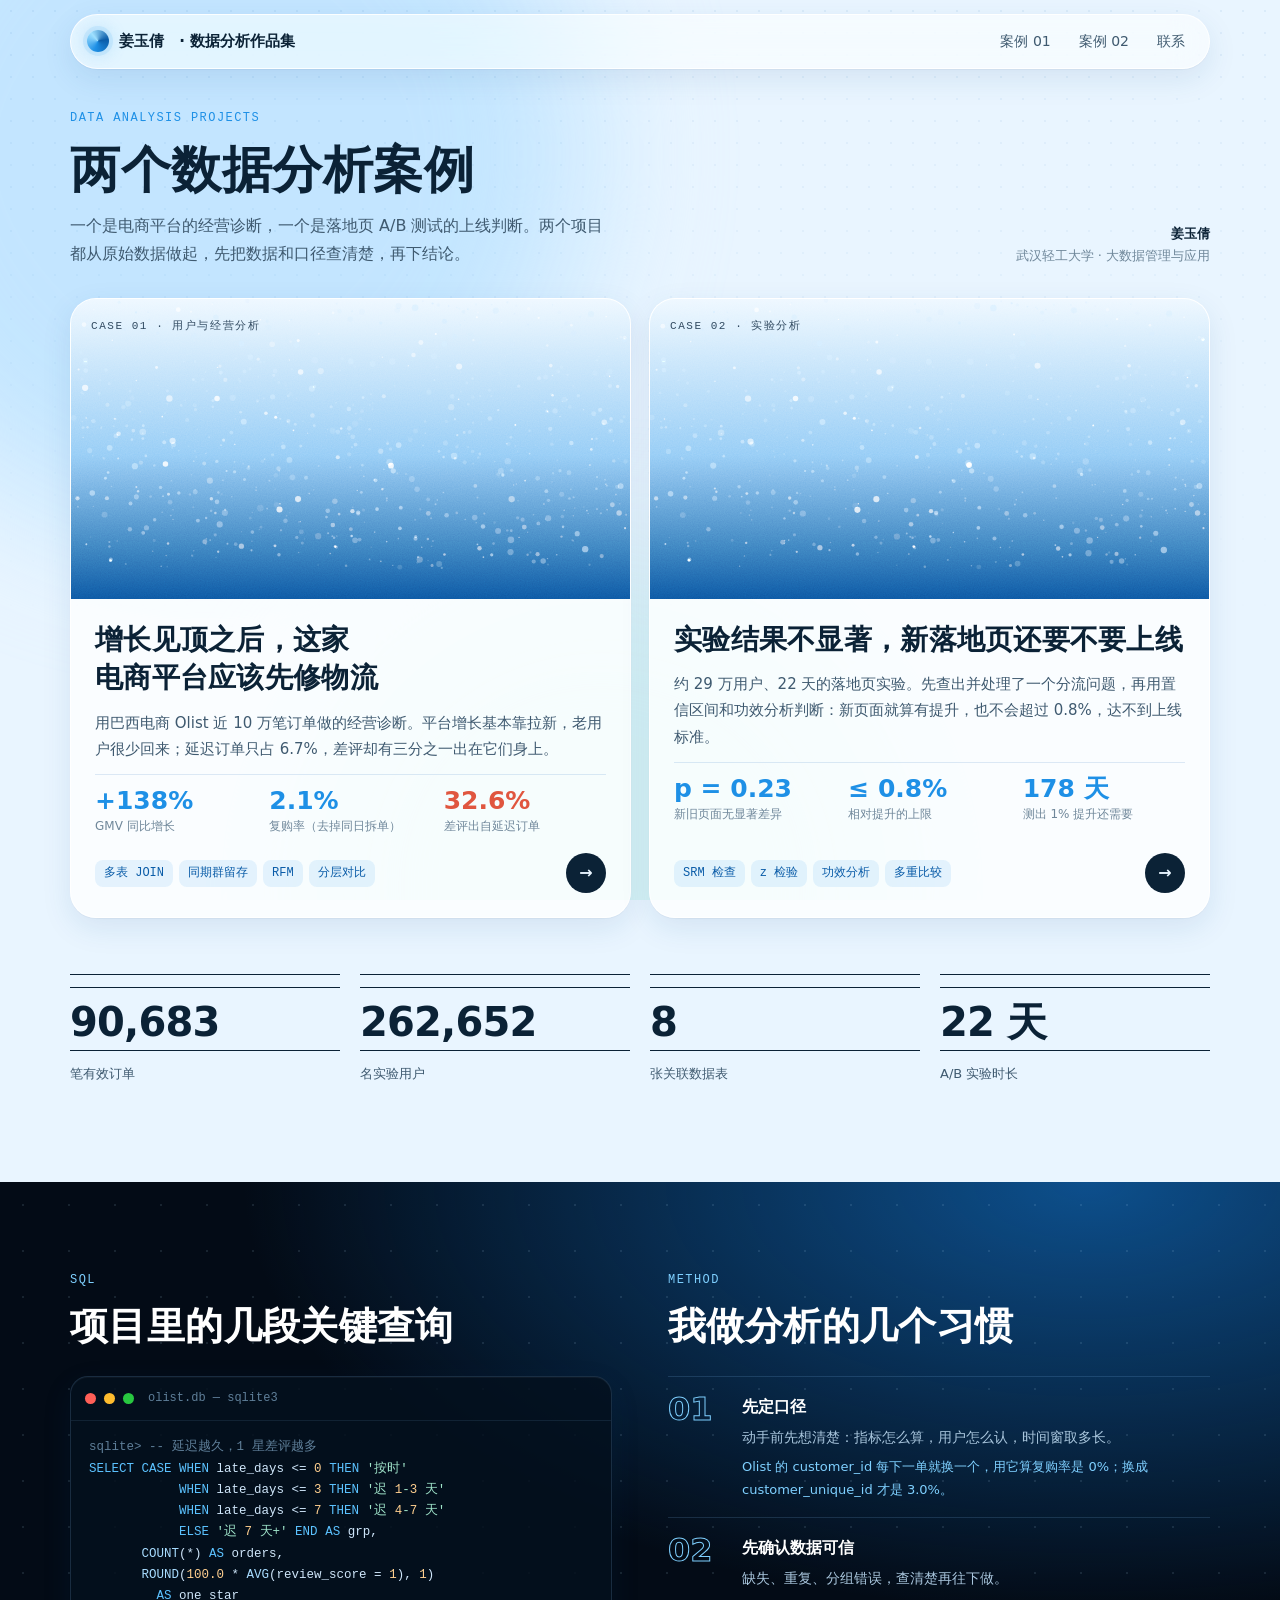
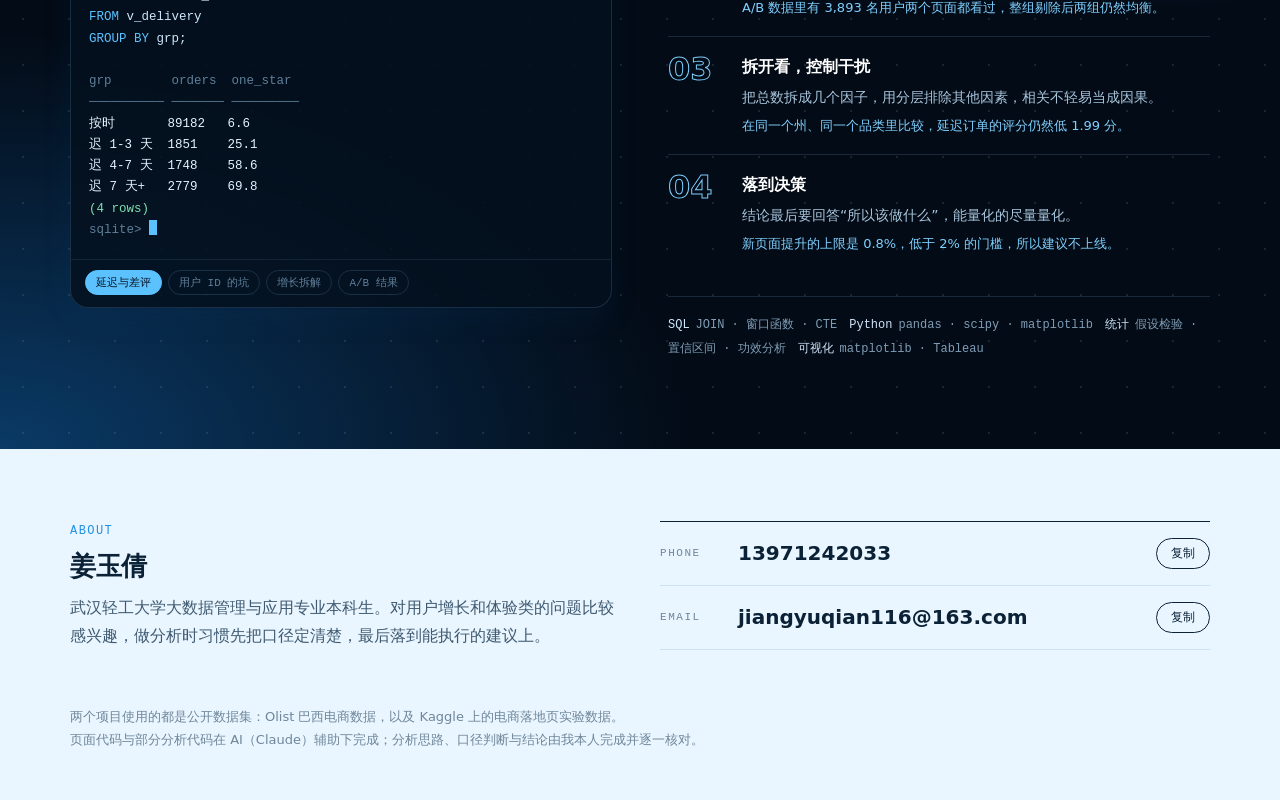
==== index.html @ b3eb60bc "Publish static portfolio site" ====
<!doctype html>
<html lang="zh-CN">
<head>
<meta charset="utf-8">
<meta name="viewport" content="width=device-width, initial-scale=1, viewport-fit=cover">
<title>姜玉倩的数据作品集</title>
<link rel="stylesheet" href="style.css">
<style>
/* 首页：作品优先。简短引言 → 两张案例封面卡（粒子画面即作品的数据）→ 数字条 → 深色带（SQL 终端 + 方法）→ 关于与联系 */
body { background: var(--bg); }
body::before { content: ""; position: fixed; inset: 0 0 auto; height: env(safe-area-inset-top, 0px); z-index: 41; background: var(--bg); }
.mesh i:nth-child(2), .mesh i:nth-child(4) { display: none; }

/* 引言 */
.intro { padding-block: 108px 30px; display: flex; justify-content: space-between; align-items: flex-end; gap: 24px; flex-wrap: wrap; }
.intro h1 { font-family: var(--serif); font-weight: 900; font-size: clamp(30px, 4.2vw, 50px); line-height: 1.25; letter-spacing: .01em; margin: 10px 0 0; }
.intro p { color: var(--ink-2); margin: 10px 0 0; max-width: 34em; }
.intro .by { font-size: 13px; color: var(--muted); text-align: right; line-height: 1.7; }
.intro .by b { color: var(--ink); font-weight: 700; }
@media (max-width: 640px) { .intro { padding-block: 92px 22px; } .intro .by { text-align: left; } }

/* 案例封面卡 */
.works { display: grid; grid-template-columns: repeat(2, minmax(0, 1fr)); gap: 18px; }
@media (max-width: 860px) { .works { grid-template-columns: minmax(0, 1fr); } }
.work { display: flex; flex-direction: column; border-radius: 26px; overflow: hidden; text-decoration: none; color: var(--ink); background: var(--glass-strong); border: 1px solid var(--glass-border); box-shadow: var(--shadow); transition: transform .35s cubic-bezier(.2, .7, .1, 1), box-shadow .35s; }
.work:hover { transform: translateY(-4px); box-shadow: 0 2px 2px rgba(11, 34, 54, .05), 0 26px 60px rgba(20, 80, 140, .2); }
@media (prefers-reduced-motion: reduce) { .work, .work:hover { transition: none; transform: none; } }
.art { position: relative; height: 300px; overflow: hidden; color: var(--cover-ink); background: linear-gradient(180deg, var(--cover-1) 0%, var(--cover-2) 52%, var(--cover-3) 100%); }
.art::after { content: ""; position: absolute; inset: 0; pointer-events: none; opacity: var(--grain-o); mix-blend-mode: overlay;
  background-image: url("data:image/svg+xml,%3Csvg xmlns='http://www.w3.org/2000/svg' width='160' height='160'%3E%3Cfilter id='n'%3E%3CfeTurbulence type='fractalNoise' baseFrequency='.85' numOctaves='3' stitchTiles='stitch'/%3E%3CfeColorMatrix values='0 0 0 0 .5 0 0 0 0 .5 0 0 0 0 .5 0 0 0 1 0'/%3E%3C/filter%3E%3Crect width='100%25' height='100%25' filter='url(%23n)'/%3E%3C/svg%3E"); }
.art canvas { position: absolute; inset: 0; width: 100%; height: 100%; display: block; }
.art .tag { position: absolute; z-index: 2; left: 20px; top: 18px; font-family: var(--font-mono); font-size: 11px; letter-spacing: .14em; text-transform: uppercase; opacity: .8; }
.art .legend2 { position: absolute; z-index: 2; right: 20px; top: 18px; font-family: var(--font-mono); font-size: 11px; opacity: .75; text-align: right; }
@media (max-width: 560px) { .art { height: 240px; } }
.wbody { padding: 22px 24px 24px; display: flex; flex-direction: column; gap: 12px; flex: 1; }
.wno { font-family: var(--font-mono); font-size: 12px; letter-spacing: .12em; color: var(--sky); }
.wbody h2 { font-family: var(--serif); font-weight: 900; font-size: clamp(22px, 2.3vw, 28px); line-height: 1.38; margin: 0; letter-spacing: .01em; }
.wbody .find { color: var(--ink-2); font-size: 15px; margin: 0; }
.kpis { display: grid; grid-template-columns: repeat(3, minmax(0, 1fr)); gap: 12px; padding-top: 12px; border-top: 1px solid var(--rule); }
.kpi .n { font-family: var(--font-display); font-weight: 800; font-size: 25px; line-height: 1.15; white-space: nowrap; font-variant-numeric: tabular-nums lining-nums; color: var(--sky); }
.kpi .n.bad { color: var(--coral); }
.kpi .l { font-size: 12px; color: var(--muted); line-height: 1.45; margin-top: 2px; }
.wfoot { margin-top: auto; display: flex; justify-content: space-between; align-items: center; gap: 12px; padding-top: 6px; }
.chips { display: flex; flex-wrap: wrap; gap: 6px; }
.arrow { flex: none; width: 40px; height: 40px; border-radius: 50%; display: grid; place-items: center; background: var(--ink); color: var(--bg); font-weight: 700; transition: transform .25s; }
.work:hover .arrow { transform: translateX(4px); }

/* 数字条 */
.strip { display: grid; grid-template-columns: repeat(4, minmax(0, 1fr)); gap: 20px; margin-top: 56px; }
.strip div { border-top: 1px solid var(--ink); padding-top: 12px; }
.strip .v { font-family: var(--font-display); font-weight: 800; font-size: clamp(28px, 3.4vw, 40px); line-height: 1.1; letter-spacing: -.02em; font-variant-numeric: tabular-nums lining-nums; }
.strip .l { font-size: 13px; color: var(--ink-2); margin-top: 6px; }
@media (max-width: 760px) { .strip { grid-template-columns: repeat(2, minmax(0, 1fr)); } }

/* 深色带 */
.night { margin-top: 96px; color: #e6f2fc; background: radial-gradient(120% 90% at 85% 0%, #0d4f8c 0%, transparent 55%), radial-gradient(90% 80% at 0% 100%, #0a3a66 0%, transparent 60%), #030b16; position: relative; overflow: hidden; }
.night::after { content: ""; position: absolute; inset: 0; background-image: radial-gradient(rgba(190, 230, 255, .55) .7px, transparent .8px); background-size: 46px 46px; opacity: .22; pointer-events: none; }
.night-in { position: relative; z-index: 1; display: grid; grid-template-columns: minmax(0, 1fr) minmax(0, 1fr); gap: 56px; padding-block: 88px; align-items: start; }
.night h2 { font-family: var(--serif); font-weight: 900; font-size: clamp(26px, 3.2vw, 38px); margin: 10px 0 24px; color: #ffffff; letter-spacing: .01em; line-height: 1.35; }
.night .eyebrow { color: #7fd0ff; }
.night .term { min-height: 430px; display: flex; flex-direction: column; background: rgba(4, 16, 30, .82); }
.term-body { padding: 16px 18px 18px; flex: 1; min-width: 0; }
.term-body pre { white-space: pre; }
.term-tabs { display: flex; gap: 6px; padding: 10px 14px 12px; border-top: 1px solid rgba(140, 200, 255, .1); flex-wrap: wrap; }
.term-tabs button { font: 500 11px var(--font-mono); color: var(--term-dim); background: transparent; border: 1px solid rgba(140, 200, 255, .16); border-radius: 999px; padding: 4px 10px; cursor: pointer; }
.term-tabs button[aria-pressed="true"] { color: var(--term-bg); background: var(--term-kw); border-color: var(--term-kw); }
.caret { display: inline-block; width: 8px; height: 15px; background: var(--term-kw); vertical-align: -2px; animation: blink 1s steps(2) infinite; }
@keyframes blink { 50% { opacity: 0; } }
@media (prefers-reduced-motion: reduce) { .caret { animation: none; } }
.res { color: #e6f3ff; } .res .hd { color: var(--term-dim); } .ok { color: #7ee2b0; }
.steps2 { list-style: none; padding: 0; margin: 0; counter-reset: s; }
.steps2 li { counter-increment: s; display: grid; grid-template-columns: 60px minmax(0, 1fr); gap: 14px; padding: 16px 0; border-top: 1px solid rgba(140, 200, 255, .16); margin: 0; }
.steps2 li::before { content: "0" counter(s); font-family: var(--font-display); font-weight: 800; font-size: 32px; line-height: 1; color: transparent; -webkit-text-stroke: 1px #7fd0ff; }
.steps2 b { display: block; font-size: 16px; color: #ffffff; margin-bottom: 4px; }
.steps2 span { color: #a9c6dd; font-size: 14px; display: block; }
.steps2 em { font-style: normal; color: #7fd0ff; font-size: 13px; display: block; margin-top: 6px; }
.toolline { margin-top: 24px; padding-top: 16px; border-top: 1px solid rgba(140, 200, 255, .16); font-family: var(--font-mono); font-size: 12px; line-height: 2; color: #7f9db6; }
.toolline b { color: #cfe6fa; font-weight: 500; margin-right: 6px; }
@media (max-width: 900px) { .night-in { grid-template-columns: minmax(0, 1fr); gap: 40px; padding-block: 64px; } }
@media (max-width: 560px) { .term-body pre { font-size: 11px; } .night .term { min-height: 380px; } }

/* 关于与联系 */
.about { display: grid; grid-template-columns: minmax(0, 1fr) minmax(0, 1fr); gap: 40px; padding-block: 72px 24px; align-items: start; }
.about h2 { font-family: var(--serif); font-weight: 900; font-size: 26px; margin: 8px 0 10px; }
.about p { color: var(--ink-2); margin: 0; }
.lines { display: grid; border-top: 1px solid var(--ink); }
.line { display: grid; grid-template-columns: 64px minmax(0, 1fr) auto; gap: 14px; align-items: center; padding: 14px 0; border-bottom: 1px solid var(--rule); }
.line .ck { font-family: var(--font-mono); font-size: 11px; letter-spacing: .14em; color: var(--muted); text-transform: uppercase; }
.line .cv { font-family: var(--font-display); font-weight: 600; font-size: 20px; user-select: all; overflow-wrap: anywhere; }
.copy { font: 500 12px var(--font-mono); color: var(--ink); background: transparent; border: 1px solid var(--ink); border-radius: 999px; padding: 6px 14px; cursor: pointer; transition: background .2s, color .2s; }
.copy:hover { background: var(--ink); color: var(--bg); }
@media (max-width: 760px) { .about { grid-template-columns: minmax(0, 1fr); gap: 24px; } }
.endnote { font-size: 13px; color: var(--muted); padding-block: 32px 48px; }
</style>
</head>
<body>


<div class="mesh" aria-hidden="true"><i></i><i></i><i></i><i></i></div>

<header class="nav gutter" style="position:fixed;left:0;right:0">
  <div class="wrap">
    <div class="nav-in glass">
      <a class="brand" href="index.html"><span class="brand-mark" aria-hidden="true"></span>姜玉倩<span class="full">&nbsp;· 数据分析作品集</span></a>
      <nav class="nav-links" aria-label="主导航"><a href="olist.html">案例 01</a><a href="ab.html">案例 02</a><a href="#about">联系</a></nav>
    </div>
  </div>
</header>

<main class="gutter">
  <div class="wrap">
    <section class="intro">
      <div>
        <div class="eyebrow">Data Analysis Projects</div>
        <h1>两个数据分析案例</h1>
        <p>一个是电商平台的经营诊断，一个是落地页 A/B 测试的上线判断。两个项目都从原始数据做起，先把数据和口径查清楚，再下结论。</p>
      </div>
      <div class="by"><b>姜玉倩</b><br>武汉轻工大学 · 大数据管理与应用</div>
    </section>

    <section class="works" aria-label="案例">
      <a class="work" href="olist.html">
        <div class="art">
          <canvas class="cover-canvas" data-shape="orders" data-top=".3" data-density=".7" role="img" aria-label="粒子画面：近 10 万笔订单组成的月度订单曲线，2017 年 11 月黑五达到峰值 7,421 单"></canvas>
          <span class="tag">Case 01 · 用户与经营分析</span>
        </div>
        <div class="wbody">
          <h2>增长见顶之后，这家电商平台应该先修物流</h2>
          <p class="find">用巴西电商 Olist 近 10 万笔订单做的经营诊断。平台增长基本靠拉新，老用户很少回来；延迟订单只占 6.7%，差评却有三分之一出在它们身上。</p>
          <div class="kpis">
            <div class="kpi"><div class="n">+138%</div><div class="l">GMV 同比增长</div></div>
            <div class="kpi"><div class="n">2.1%</div><div class="l">复购率（去掉同日拆单）</div></div>
            <div class="kpi"><div class="n bad">32.6%</div><div class="l">差评出自延迟订单</div></div>
          </div>
          <div class="wfoot"><div class="chips"><span class="chip">多表 JOIN</span><span class="chip">同期群留存</span><span class="chip">RFM</span><span class="chip">分层对比</span></div><span class="arrow" aria-hidden="true">→</span></div>
        </div>
      </a>

      <a class="work" href="ab.html">
        <div class="art">
          <canvas class="cover-canvas" data-shape="twin" data-top=".34" data-density=".9" role="img" aria-label="粒子画面：新旧落地页两组用户的转化率几乎一样高，旧页面 12.02%，新页面 11.87%，p = 0.23"></canvas>
          <span class="tag">Case 02 · 实验分析</span>
        </div>
        <div class="wbody">
          <h2>实验结果不显著，新落地页还要不要上线</h2>
          <p class="find">约 29 万用户、22 天的落地页实验。先查出并处理了一个分流问题，再用置信区间和功效分析判断：新页面就算有提升，也不会超过 0.8%，达不到上线标准。</p>
          <div class="kpis">
            <div class="kpi"><div class="n">p = 0.23</div><div class="l">新旧页面无显著差异</div></div>
            <div class="kpi"><div class="n">≤ 0.8%</div><div class="l">相对提升的上限</div></div>
            <div class="kpi"><div class="n">178 天</div><div class="l">测出 1% 提升还需要</div></div>
          </div>
          <div class="wfoot"><div class="chips"><span class="chip">SRM 检查</span><span class="chip">z 检验</span><span class="chip">功效分析</span><span class="chip">多重比较</span></div><span class="arrow" aria-hidden="true">→</span></div>
        </div>
      </a>
    </section>

    <section class="strip" aria-label="数据规模">
      <div><div class="v" data-count="97905">97,905</div><div class="l">笔有效订单</div></div>
      <div><div class="v" data-count="286691">286,691</div><div class="l">名实验用户</div></div>
      <div><div class="v">8</div><div class="l">张关联数据表</div></div>
      <div><div class="v">22 天</div><div class="l">A/B 实验时长</div></div>
    </section>
  </div>

  <section class="night" id="method" style="margin-left:calc(-1 * max(18px, env(safe-area-inset-left, 0px)));margin-right:calc(-1 * max(18px, env(safe-area-inset-right, 0px)))">
    <div class="gutter">
      <div class="wrap night-in">
        <div>
          <div class="eyebrow">SQL</div>
          <h2>项目里的几段关键查询</h2>
          <div class="term" aria-label="SQL 终端：循环展示项目里的真实查询和结果">
            <div class="term-bar"><i></i><i></i><i></i><span id="term-file">olist.db — sqlite3</span></div>
            <div class="term-body"><pre id="term-out"></pre></div>
            <div class="term-tabs" id="term-tabs" aria-label="选择查询"></div>
          </div>
        </div>
        <div>
          <div class="eyebrow">Method</div>
          <h2>我做分析的几个习惯</h2>
          <ol class="steps2">
            <li><div><b>先定口径</b><span>动手前先想清楚：指标怎么算，用户怎么认，时间窗取多长。</span><em>Olist 的 customer_id 每下一单就换一个，用它算复购率是 0%；换成 customer_unique_id 才是 3.0%。</em></div></li>
            <li><div><b>先确认数据可信</b><span>缺失、重复、分组错误，查清楚再往下做。</span><em>A/B 数据里有 3,893 名用户两个页面都看过，整组剔除后两组仍然均衡。</em></div></li>
            <li><div><b>拆开看，控制干扰</b><span>把总数拆成几个因子，用分层排除其他因素，相关不轻易当成因果。</span><em>在同一个州、同一个品类里比较，延迟订单的评分仍然低 1.99 分。</em></div></li>
            <li><div><b>落到决策</b><span>结论最后要回答“所以该做什么”，能量化的尽量量化。</span><em>新页面提升的上限是 0.8%，低于 2% 的门槛，所以建议不上线。</em></div></li>
          </ol>
          <div class="toolline"><b>SQL</b>JOIN · 窗口函数 · CTE　<b>Python</b>pandas · scipy · matplotlib　<b>统计</b>假设检验 · 置信区间 · 功效分析　<b>可视化</b>matplotlib · Tableau</div>
        </div>
      </div>
    </div>
  </section>

  <div class="wrap">
    <section class="about" id="about">
      <div>
        <div class="eyebrow">About</div>
        <h2>姜玉倩</h2>
        <p>武汉轻工大学大数据管理与应用专业本科生。对用户增长和体验类的问题比较感兴趣，做分析时习惯先把口径定清楚，最后落到能执行的建议上。</p>
      </div>
      <div class="lines">
        <div class="line"><div class="ck">Phone</div><div class="cv" id="c-phone">13971242033</div><button type="button" class="copy" data-target="c-phone">复制</button></div>
        <div class="line"><div class="ck">Email</div><div class="cv" id="c-mail">jiangyuqian116@163.com</div><button type="button" class="copy" data-target="c-mail">复制</button></div>
      </div>
    </section>
    <footer class="endnote">两个项目使用的都是公开数据集：Olist 巴西电商数据，以及 Kaggle 上的电商落地页实验数据。<br>页面代码与部分分析代码在 AI（Claude）辅助下完成；分析思路、口径判断与结论由我本人完成并逐一核对。</footer>
  </div>
</main>

<script src="data.js"></script>
<script src="charts.js"></script>
<script src="cover.js"></script>
<script>
const reduce = matchMedia('(prefers-reduced-motion: reduce)').matches;
/* ---------- 终端：循环播放项目中的真实查询与结果 ---------- */
(() => {
  const Q = [
    { tab: '延迟与差评', file: 'olist.db — sqlite3', sql:
`-- 延迟越久，1 星差评越多
SELECT CASE WHEN late_days <= 0 THEN '按时'
            WHEN late_days <= 3 THEN '迟 1-3 天'
            WHEN late_days <= 7 THEN '迟 4-7 天'
            ELSE '迟 7 天+' END AS grp,
       COUNT(*) AS orders,
       ROUND(100.0 * AVG(review_score = 1), 1)
         AS one_star
FROM v_delivery
GROUP BY grp;`,
      head: ['grp', 'orders', 'one_star'], rows: [['按时', '89182', '6.6'], ['迟 1-3 天', '1851', '25.1'], ['迟 4-7 天', '1748', '58.6'], ['迟 7 天+', '2779', '69.8']] },
    { tab: '用户 ID 的坑', file: 'olist.db — sqlite3', sql:
`-- customer_id 每单都会新生成一个
SELECT COUNT(DISTINCT customer_id)        AS ids,
       COUNT(DISTINCT customer_unique_id) AS people
FROM customers;`,
      head: ['ids', 'people'], rows: [['99441', '96096']], note: '-- 用 customer_id 算复购率 = 0%，必须用 unique_id' },
    { tab: '增长拆解', file: 'olist.db — sqlite3', sql:
`-- 2018 vs 2017（1-8 月）：增长来自哪里
SELECT substr(month, 1, 4)              AS yr,
       COUNT(DISTINCT user_id)          AS buyers,
       ROUND(SUM(gmv) / COUNT(*), 2)    AS aov
FROM v_orders
WHERE substr(month, 6, 2) <= '08'
GROUP BY yr;`,
      head: ['yr', 'buyers', 'aov'], rows: [['2017', '21936', '136.55'], ['2018', '52336', '137.14']], note: '-- 买家 +138.6%，客单价 +0.4%' },
    { tab: 'A/B 结果', file: 'ab.db — sqlite3', sql:
`-- 清洗后两组的转化率
SELECT "group",
       COUNT(*)                          AS users,
       ROUND(100.0 * AVG(converted), 2)  AS cvr
FROM ab_clean
GROUP BY "group";`,
      head: ['group', 'users', 'cvr'], rows: [['control', '143293', '12.02'], ['treatment', '143398', '11.87']], note: '-- z 检验 p = 0.23，95% 区间 [−0.38, +0.09] pp' },
  ];
  const KW = /\b(SELECT|FROM|WHERE|GROUP BY|AS|CASE|WHEN|THEN|ELSE|END|AND|DISTINCT)\b/g;
  const FN = /\b(COUNT|ROUND|AVG|SUM|substr)\b/g;
  const esc = s => s.replace(/&/g, '&amp;').replace(/</g, '&lt;');
  function hl(src) {
    return src.split('\n').map(line => {
      const ci = line.indexOf('--');
      let code = ci >= 0 ? line.slice(0, ci) : line, com = ci >= 0 ? line.slice(ci) : '';
      code = esc(code).replace(/('[^']*'?)/g, '\u0001$1\u0002').replace(/\b(\d+(\.\d+)?)\b/g, '\u0003$1\u0004')
        .replace(KW, '<span class="k">$1</span>').replace(FN, '<span class="f">$1</span>')
        .replace(/\u0001/g, '<span class="s">').replace(/\u0002/g, '</span>').replace(/\u0003/g, '<span class="n">').replace(/\u0004/g, '</span>');
      return code + (com ? '<span class="c">' + esc(com) + '</span>' : '');
    }).join('\n');
  }
  const wlen = s => [...s].reduce((a, ch) => a + (/[　-鿿＀-￯]/.test(ch) ? 2 : 1), 0);
  const pad = (s, n) => s + ' '.repeat(Math.max(0, n - wlen(s)));
  function table(q) {
    const w = q.head.map((h, i) => Math.max(wlen(h), ...q.rows.map(r => wlen(r[i]))) + 2);
    let out = '<span class="hd">' + q.head.map((h, i) => pad(h, w[i])).join('') + '</span>\n';
    out += '<span class="hd">' + w.map(n => '─'.repeat(n - 1) + ' ').join('') + '</span>\n';
    out += q.rows.map(r => r.map((c, i) => pad(c, w[i])).join('')).join('\n');
    return '<span class="res">' + out + '</span>\n<span class="ok">(' + q.rows.length + ' row' + (q.rows.length > 1 ? 's' : '') + ')</span>' + (q.note ? '\n<span class="c">' + esc(q.note) + '</span>' : '');
  }
  const out = document.getElementById('term-out'), tabs = document.getElementById('term-tabs'), file = document.getElementById('term-file');
  const P = '<span class="c">sqlite&gt; </span>';
  let idx = 0, timer = null, run = 0;
  Q.forEach((q, i) => {
    const b = document.createElement('button'); b.type = 'button'; b.textContent = q.tab; b.setAttribute('aria-pressed', i === 0);
    b.addEventListener('click', () => play(i, true)); tabs.appendChild(b);
  });
  function full(i) { out.innerHTML = P + hl(Q[i].sql) + '\n\n' + table(Q[i]) + '\n' + P + '<span class="caret"></span>'; }
  function play(i, user) {
    clearTimeout(timer); const my = ++run; idx = i; file.textContent = Q[i].file;
    [...tabs.children].forEach((b, j) => b.setAttribute('aria-pressed', j === i));
    if (reduce) { full(i); return; }
    const src = Q[i].sql; let n = 0;
    (function type() {
      if (my !== run) return;
      n = Math.min(src.length, n + 2);
      out.innerHTML = P + hl(src.slice(0, n)) + '<span class="caret"></span>';
      if (n < src.length) timer = setTimeout(type, 16);
      else timer = setTimeout(() => {
        if (my !== run) return;
        full(i);
        timer = setTimeout(() => play((i + 1) % Q.length), user ? 9000 : 5200);
      }, 380);
    })();
  }
  full(0);
  if (!reduce) timer = setTimeout(() => play(1), 5200);
})();



/* ---------- 数字滚动 ---------- */
(() => {
  if (reduce || !('IntersectionObserver' in window)) return;
  const io = new IntersectionObserver(es => es.forEach(e => {
    if (!e.isIntersecting) return; io.unobserve(e.target);
    const el = e.target, to = +el.dataset.count, t0 = performance.now(), dur = 1300;
    (function step(t) { const p = Math.min(1, (t - t0) / dur); el.textContent = Math.round(to * (1 - Math.pow(1 - p, 3))).toLocaleString('en-US'); if (p < 1) requestAnimationFrame(step); })(t0);
  }), { threshold: .5 });
  document.querySelectorAll('[data-count]').forEach(el => io.observe(el));
})();

/* ---------- 复制联系方式 ---------- */
document.querySelectorAll('.copy').forEach(btn => btn.addEventListener('click', () => {
  const el = document.getElementById(btn.dataset.target);
  const done = t => { btn.textContent = t; setTimeout(() => (btn.textContent = '复制'), 1600); };
  const select = () => { const r = document.createRange(); r.selectNodeContents(el); const s = getSelection(); s.removeAllRanges(); s.addRange(r); done('已选中'); };
  try { navigator.clipboard.writeText(el.textContent.trim()).then(() => done('已复制'), select); } catch (e) { select(); }
}));
</script>
</body>
</html>
---- style.css ----
/* 姜玉倩 · 数据分析作品集 —— 共用样式
   方向：天蓝色流动渐变 + 玻璃卡片（便当格），终端元素点缀
   浅色 = 晴空；深色 = 夜空中的天蓝辉光。珊瑚色只用于标记"问题"数字 */
:root {
  --bg: #e9f5ff;
  --mesh-1: #bfe4ff;
  --mesh-2: #d8efff;
  --mesh-3: #a9d6fb;
  --mesh-4: #d4f3f6;
  --glass: rgba(255, 255, 255, .58);
  --glass-strong: rgba(255, 255, 255, .78);
  --glass-border: rgba(255, 255, 255, .85);
  --glass-edge: rgba(30, 110, 180, .10);
  --ink: #0b2236;
  --ink-2: #3f5a70;
  --muted: #6f879a;
  --rule: rgba(30, 110, 180, .14);
  --sky: #1e90e6;
  --sky-deep: #0a5ca8;
  --sky-soft: #8cc9f5;
  --sky-wash: rgba(30, 144, 230, .10);
  --coral: #e0563f;
  --coral-soft: #f4a493;
  --grey-mark: #a7bccb;
  --glow: rgba(30, 144, 230, .28);
  --shadow: 0 1px 1px rgba(11, 34, 54, .04), 0 10px 30px rgba(20, 80, 140, .10);
  --term-bg: #061423;
  --term-ink: #cfe6fa;
  --term-dim: #5f7f99;
  --term-kw: #5cc2ff;
  --term-fn: #a8dcff;
  --term-str: #9fe3c9;
  --term-num: #ffcf8f;
  --cover-1: #eef8ff; --cover-2: #92cbf6; --cover-3: #0d55a0; --cover-ink: #06213a; --cover-foot: #e6f5ff;
  --sun: rgba(255, 255, 255, .9); --particle: #ffffff; --particle-2: #d4edff; --particle-blend: lighter; --grain-o: .35;
  --font-display: "PingFang SC", "Microsoft YaHei", system-ui, sans-serif;
  --font-body: "PingFang SC", "Hiragino Sans GB", "Microsoft YaHei", system-ui, sans-serif;
  --font-mono: ui-monospace, "SFMono-Regular", Menlo, Consolas, monospace;
}
@media (prefers-color-scheme: dark) {
  :root:not([data-theme="light"]) {
    --bg: #040c17; --mesh-1: #0b3a66; --mesh-2: #071c33; --mesh-3: #0d5a9a; --mesh-4: #06303f;
    --glass: rgba(14, 34, 56, .55); --glass-strong: rgba(16, 38, 62, .78); --glass-border: rgba(140, 200, 255, .14); --glass-edge: rgba(140, 200, 255, .08);
    --ink: #e8f4ff; --ink-2: #a9c3d8; --muted: #7894ab; --rule: rgba(140, 200, 255, .13);
    --sky: #5cc2ff; --sky-deep: #a8dcff; --sky-soft: #2f7fbd; --sky-wash: rgba(92, 194, 255, .10);
    --coral: #ff8a73; --coral-soft: #b4594a; --grey-mark: #3f5a70; --glow: rgba(92, 194, 255, .30);
    --shadow: 0 1px 1px rgba(0, 0, 0, .3), 0 12px 34px rgba(0, 0, 0, .35);
    --cover-1: #01060e; --cover-2: #062142; --cover-3: #0c4c88; --cover-ink: #eaf6ff; --cover-foot: #bfe6ff;
    --sun: rgba(92, 194, 255, .16); --particle: #eaf8ff; --particle-2: #5cc2ff; --particle-blend: lighter; --grain-o: .5;
    color-scheme: dark;
  }
}
:root[data-theme="dark"] {
  --bg: #040c17; --mesh-1: #0b3a66; --mesh-2: #071c33; --mesh-3: #0d5a9a; --mesh-4: #06303f;
  --glass: rgba(14, 34, 56, .55); --glass-strong: rgba(16, 38, 62, .78); --glass-border: rgba(140, 200, 255, .14); --glass-edge: rgba(140, 200, 255, .08);
  --ink: #e8f4ff; --ink-2: #a9c3d8; --muted: #7894ab; --rule: rgba(140, 200, 255, .13);
  --sky: #5cc2ff; --sky-deep: #a8dcff; --sky-soft: #2f7fbd; --sky-wash: rgba(92, 194, 255, .10);
  --coral: #ff8a73; --coral-soft: #b4594a; --grey-mark: #3f5a70; --glow: rgba(92, 194, 255, .30);
  --shadow: 0 1px 1px rgba(0, 0, 0, .3), 0 12px 34px rgba(0, 0, 0, .35);
  --cover-1: #01060e; --cover-2: #062142; --cover-3: #0c4c88; --cover-ink: #eaf6ff; --cover-foot: #bfe6ff;
  --sun: rgba(92, 194, 255, .16); --particle: #eaf8ff; --particle-2: #5cc2ff; --particle-blend: lighter; --grain-o: .5;
  color-scheme: dark;
}

* { box-sizing: border-box; }
html { scroll-behavior: smooth; }
body {
  margin: 0; min-height: 100vh;
  background: var(--bg); color: var(--ink);
  font-family: var(--font-body); font-size: 16px; line-height: 1.75;
  -webkit-font-smoothing: antialiased;
}
/* 流动的天空渐变：固定在视口后方 */
.mesh { position: fixed; inset: 0; z-index: -1; overflow: hidden; pointer-events: none; background: var(--bg); }
.mesh i { position: absolute; border-radius: 50%; filter: blur(70px); opacity: .9; animation: drift 26s ease-in-out infinite alternate; }
.mesh i:nth-child(1) { width: 60vw; height: 60vw; left: -14vw; top: -18vw; background: var(--mesh-1); }
.mesh i:nth-child(2) { width: 46vw; height: 46vw; right: -10vw; top: 8vh; background: var(--mesh-3); animation-duration: 32s; animation-delay: -8s; opacity: .7; }
.mesh i:nth-child(3) { width: 50vw; height: 50vw; left: 22vw; bottom: -24vw; background: var(--mesh-4); animation-duration: 38s; animation-delay: -14s; }
.mesh i:nth-child(4) { width: 34vw; height: 34vw; left: 40vw; top: 30vh; background: var(--mesh-2); animation-duration: 29s; }
.mesh::after { content: ""; position: absolute; inset: 0; background-image: radial-gradient(var(--glass-edge) 1px, transparent 1px); background-size: 22px 22px; mask-image: linear-gradient(180deg, rgba(0,0,0,.7), transparent 70%); -webkit-mask-image: linear-gradient(180deg, rgba(0,0,0,.7), transparent 70%); }
@keyframes drift { from { transform: translate3d(0, 0, 0) scale(1); } to { transform: translate3d(6vw, 4vh, 0) scale(1.12); } }
@media (prefers-reduced-motion: reduce) { .mesh i { animation: none; } html { scroll-behavior: auto; } }

.gutter { padding-left: max(18px, env(safe-area-inset-left, 0px)); padding-right: max(18px, env(safe-area-inset-right, 0px)); }
.wrap { max-width: 1140px; margin: 0 auto; }
.narrow { max-width: 860px; margin: 0 auto; }
.prose { max-width: 680px; }
a { color: var(--sky); text-underline-offset: 3px; }
a:focus-visible, summary:focus-visible, button:focus-visible, [tabindex]:focus-visible { outline: 2px solid var(--sky); outline-offset: 3px; border-radius: 6px; }
img { max-width: 100%; }

/* ---------- 玻璃卡片 ---------- */
.glass {
  position: relative; background: var(--glass);
  -webkit-backdrop-filter: blur(18px) saturate(140%); backdrop-filter: blur(18px) saturate(140%);
  border: 1px solid var(--glass-border); border-radius: 22px; box-shadow: var(--shadow);
}
.glow { --mx: 50%; --my: 50%; overflow: hidden; }
.glow::before { content: ""; position: absolute; inset: 0; border-radius: inherit; pointer-events: none; opacity: 0; transition: opacity .3s;
  background: radial-gradient(420px circle at var(--mx) var(--my), var(--glow), transparent 60%); }
.glow:hover::before { opacity: 1; }
.glow > * { position: relative; }

/* ---------- 导航 ---------- */
.nav { position: sticky; top: env(safe-area-inset-top, 0px); z-index: 20; padding-top: 14px; }
.nav-in { display: flex; align-items: center; justify-content: space-between; gap: 12px; padding: 10px 12px 10px 16px; border-radius: 999px; }
.brand { display: inline-flex; align-items: center; gap: 10px; color: var(--ink); text-decoration: none; font-weight: 700; font-size: 15px; white-space: nowrap; }
.brand-mark { width: 22px; height: 22px; border-radius: 50%; background: conic-gradient(from 200deg, var(--sky), #9fe0ff, var(--sky-deep), var(--sky)); box-shadow: 0 0 0 4px var(--sky-wash), 0 0 18px var(--glow); }
.nav-links { display: flex; gap: 4px; font-size: 14px; flex-wrap: wrap; justify-content: flex-end; }
.nav-links a { color: var(--ink-2); text-decoration: none; padding: 4px 12px; border-radius: 999px; }
.nav-links a:hover, .nav-links a[aria-current="page"] { color: var(--sky); background: var(--sky-wash); }
@media (max-width: 560px) { .brand span.full { display: none; } .nav-links a { padding: 4px 8px; } }

/* ---------- 通用排版 ---------- */
.eyebrow { font-family: var(--font-mono); font-size: 12px; letter-spacing: .12em; text-transform: uppercase; color: var(--sky); }
h1, h2, h3 { text-wrap: balance; }
h1 { font-family: var(--font-display); font-weight: 800; letter-spacing: -.02em; line-height: 1.15; margin: 10px 0 14px; }
h2 { font-family: var(--font-display); font-weight: 800; letter-spacing: -.01em; font-size: 30px; line-height: 1.3; margin: 72px 0 12px; }
h3 { font-size: 17px; font-weight: 700; margin: 28px 0 6px; }
p { margin: 0 0 14px; }
ul { padding-left: 20px; margin: 0 0 14px; }
li { margin-bottom: 6px; }
.num { font-family: var(--font-mono); font-variant-numeric: tabular-nums; font-weight: 500; font-size: .94em; }
.bad { color: var(--coral); }
.grad { background: linear-gradient(100deg, var(--sky-deep), var(--sky) 45%, #7fd6ff); -webkit-background-clip: text; background-clip: text; color: transparent; }
.pill { display: inline-flex; align-items: center; gap: 8px; font-size: 13px; color: var(--ink-2); padding: 5px 12px; border-radius: 999px; background: var(--glass-strong); border: 1px solid var(--glass-border); }
.dot-live { width: 8px; height: 8px; border-radius: 50%; background: #2fd38a; box-shadow: 0 0 0 4px rgba(47, 211, 138, .18); }
.chip { font-size: 12px; font-family: var(--font-mono); color: var(--sky-deep); background: var(--sky-wash); border-radius: 8px; padding: 3px 9px; white-space: nowrap; }

/* ---------- 交互图表 ---------- */
.chart-card { margin: 22px 0 26px; padding: 18px 18px 14px; }
.chart-card .ct { font-weight: 700; font-size: 16px; line-height: 1.45; margin: 0 4px 2px; }
.chart-card .cs { font-size: 13px; color: var(--muted); margin: 0 4px 8px; }
.chart { position: relative; width: 100%; }
.chart svg { display: block; width: 100%; height: auto; overflow: visible; }
.chart svg text { font-family: var(--font-body); }
.chart .mono { font-family: var(--font-mono); }
.legend { display: flex; flex-wrap: wrap; gap: 6px 16px; font-size: 13px; color: var(--ink-2); margin: 0 4px 6px; }
.legend i { display: inline-block; width: 10px; height: 10px; border-radius: 3px; margin-right: 6px; vertical-align: -1px; }
.tip { position: fixed; z-index: 50; pointer-events: none; min-width: 120px; max-width: 260px; padding: 9px 12px; border-radius: 12px; font-size: 13px; line-height: 1.5; color: var(--ink);
  background: var(--glass-strong); -webkit-backdrop-filter: blur(14px); backdrop-filter: blur(14px); border: 1px solid var(--glass-border); box-shadow: var(--shadow); opacity: 0; transform: translateY(4px); transition: opacity .12s, transform .12s; }
.tip.on { opacity: 1; transform: none; }
.tip b { display: block; font-size: 12px; color: var(--muted); font-weight: 500; font-family: var(--font-mono); margin-bottom: 2px; }
.tip .tv { font-family: var(--font-mono); font-weight: 500; }
figcaption, .chart-note { font-size: 13px; color: var(--muted); margin: 8px 4px 0; }

/* ---------- 代码与终端 ---------- */
.term { background: var(--term-bg); color: var(--term-ink); border-radius: 18px; border: 1px solid rgba(140, 200, 255, .16); box-shadow: var(--shadow), inset 0 1px 0 rgba(255,255,255,.04); overflow: hidden; }
.term-bar { display: flex; align-items: center; gap: 8px; padding: 11px 14px; border-bottom: 1px solid rgba(140, 200, 255, .1); font-family: var(--font-mono); font-size: 12px; color: var(--term-dim); }
.term-bar i { width: 11px; height: 11px; border-radius: 50%; background: #ff5f57; }
.term-bar i:nth-child(2) { background: #febc2e; } .term-bar i:nth-child(3) { background: #28c840; margin-right: 6px; }
.term pre, details pre { margin: 0; font-family: var(--font-mono); font-size: 12.5px; line-height: 1.7; overflow-x: auto; }
.term .k, details .k { color: var(--term-kw); } .term .f, details .f { color: var(--term-fn); } .term .s, details .s { color: var(--term-str); } .term .n, details .n { color: var(--term-num); } .term .c, details .c { color: var(--term-dim); }
details { margin: 10px 0 24px; border-radius: 16px; background: var(--term-bg); color: var(--term-ink); border: 1px solid rgba(140, 200, 255, .16); overflow: hidden; }
summary { cursor: pointer; padding: 12px 16px; font-size: 14px; font-family: var(--font-mono); color: #9fcbee; list-style: none; display: flex; align-items: center; gap: 10px; }
summary::-webkit-details-marker { display: none; }
summary::before { content: "▸"; color: var(--term-kw); transition: transform .2s; }
details[open] summary::before { transform: rotate(90deg); }
details pre { padding: 2px 18px 18px; color: var(--term-ink); }

/* ---------- 案例页组件 ---------- */
.case-hero { padding: 40px 34px 34px; margin-top: 22px; }
.case-hero h1 { font-size: clamp(30px, 5vw, 50px); }
.lede { font-size: 18px; color: var(--ink-2); margin: 0; max-width: 680px; }
.meta { display: flex; flex-wrap: wrap; gap: 8px 22px; margin-top: 22px; font-size: 13px; color: var(--muted); }
.meta b { color: var(--ink-2); font-weight: 500; margin-right: 6px; }
.back { display: inline-flex; align-items: center; gap: 6px; font-size: 14px; color: var(--ink-2); text-decoration: none; margin-bottom: 16px; }
.back:hover { color: var(--sky); }
@media (max-width: 640px) { .case-hero { padding: 26px 20px 24px; } }

.stats { display: grid; grid-template-columns: repeat(4, minmax(0, 1fr)); gap: 12px; margin-block: 16px 8px; }
.stat { padding: 16px 18px; border-radius: 18px; }
.stat .n { font-family: var(--font-display); font-size: 30px; font-weight: 800; line-height: 1.2; white-space: nowrap; font-variant-numeric: tabular-nums lining-nums; }
.stat .l { font-size: 13px; color: var(--muted); margin-top: 2px; }
@media (max-width: 680px) { .stats { grid-template-columns: repeat(2, minmax(0, 1fr)); } .stat .n { font-size: 23px; } }

.q { font-size: 14px; color: var(--muted); margin: 0 0 14px; }
.q::before { content: "要回答的问题　"; color: var(--sky); font-weight: 700; }

.findings { display: grid; gap: 12px; margin-top: 18px; counter-reset: f; }
.finding { display: grid; grid-template-columns: 52px minmax(0, 1fr); gap: 12px; padding: 18px 20px; border-radius: 18px; counter-increment: f; }
.finding::before { content: counter(f, decimal-leading-zero); font-family: var(--font-display); font-weight: 800; font-size: 28px; line-height: 1.1; }
.finding::before { background: linear-gradient(160deg, var(--sky), var(--sky-soft)); -webkit-background-clip: text; background-clip: text; color: transparent; }
.finding strong { display: block; font-size: 17px; margin-bottom: 4px; }
.finding span { color: var(--ink-2); font-size: 15px; }

.decision { padding: 24px 26px; margin-top: 18px; border-radius: 22px; }
.decision .k2 { font-family: var(--font-mono); font-size: 12px; letter-spacing: .12em; color: var(--sky); }
.decision .v { font-family: var(--font-display); font-weight: 800; font-size: 28px; line-height: 1.3; margin: 6px 0 8px; }
.decision p { color: var(--ink-2); font-size: 15px; margin: 0; }

.recs { display: grid; gap: 12px; margin-top: 16px; }
.rec { padding: 18px 20px; border-radius: 18px; }
.rec .t { font-weight: 700; font-size: 16px; }
.rec .why { color: var(--ink-2); font-size: 15px; margin: 4px 0 0; }
.rec .impact { font-size: 14px; margin-top: 8px; padding-top: 8px; border-top: 1px dashed var(--rule); }
.rec .impact::before { content: "预计效果　"; color: var(--sky); font-weight: 700; }
.callout { padding: 16px 20px; margin: 18px 0 22px; font-size: 15px; border-radius: 18px; border-left: 3px solid var(--sky); }

.table-wrap { overflow-x: auto; margin: 12px 0 22px; padding: 6px 10px; border-radius: 18px; }
table { border-collapse: collapse; width: 100%; font-size: 14px; min-width: 520px; }
th, td { text-align: left; padding: 9px 10px; border-bottom: 1px solid var(--rule); vertical-align: top; }
tr:last-child td { border-bottom: 0; }
th { font-weight: 500; color: var(--muted); font-size: 13px; }
td.r, th.r { text-align: right; white-space: nowrap; }
td code, p code, li code { font-family: var(--font-mono); font-size: 13px; background: var(--sky-wash); color: var(--sky-deep); padding: 1px 6px; border-radius: 6px; }

.next { display: grid; grid-template-columns: repeat(2, minmax(0, 1fr)); gap: 12px; margin-top: 64px; }
.next a { padding: 18px 20px; border-radius: 18px; text-decoration: none; color: var(--ink); }
.next small { display: block; color: var(--muted); font-size: 12px; font-family: var(--font-mono); letter-spacing: .1em; }
.next span { font-weight: 700; }
@media (max-width: 560px) { .next { grid-template-columns: minmax(0, 1fr); } }
.foot { margin-top: 40px; padding-block: 24px 48px; font-size: 13px; color: var(--muted); }

:root { --serif: "Songti SC", "Source Han Serif SC", "Noto Serif CJK SC", "Microsoft YaHei", serif; }

/* ---------- 业务落地：驱动树与行动方案 ---------- */
.tree-wrap { overflow-x: auto; margin: 6px 0 4px; }
.tree { display: block; width: 100%; min-width: 640px; height: auto; }
.tree .links path { fill: none; stroke: var(--muted); stroke-width: 1.2; }
.tree .links path.arrow { stroke-dasharray: 4 4; }
.tree .node rect { fill: var(--glass-strong); stroke: var(--rule); stroke-width: 1.2; }
.tree .node.hot rect { fill: var(--sky-wash); stroke: var(--sky); }
.tree .node.warn rect { stroke: var(--coral); }
.tree text { font-family: var(--font-body); font-size: 12px; }
.tree .t1 { fill: var(--ink); font-weight: 700; font-size: 13px; }
.tree .t2 { fill: var(--ink-2); font-family: var(--font-mono); }
.tree .t3 { fill: var(--muted); }
.tree .up { fill: var(--sky); font-weight: 700; }
.tree .dn { fill: var(--coral); font-weight: 700; }
.tree .sep { stroke: var(--rule); stroke-dasharray: 3 4; }
table.plan td { font-size: 14px; }
table.plan .sub { font-size: 12px; color: var(--muted); font-weight: 400; }
.pri { display: inline-block; font-family: var(--font-mono); font-size: 12px; font-weight: 500; padding: 2px 8px; border-radius: 999px; }
.pri.p1 { color: #ffffff; background: var(--sky); }
.pri.p2 { color: var(--sky-deep); background: var(--sky-wash); }
.tree-hint { display: none; font-size: 12px; color: var(--muted); margin: 0 4px 6px; }
@media (max-width: 700px) { .tree-hint { display: block; } }
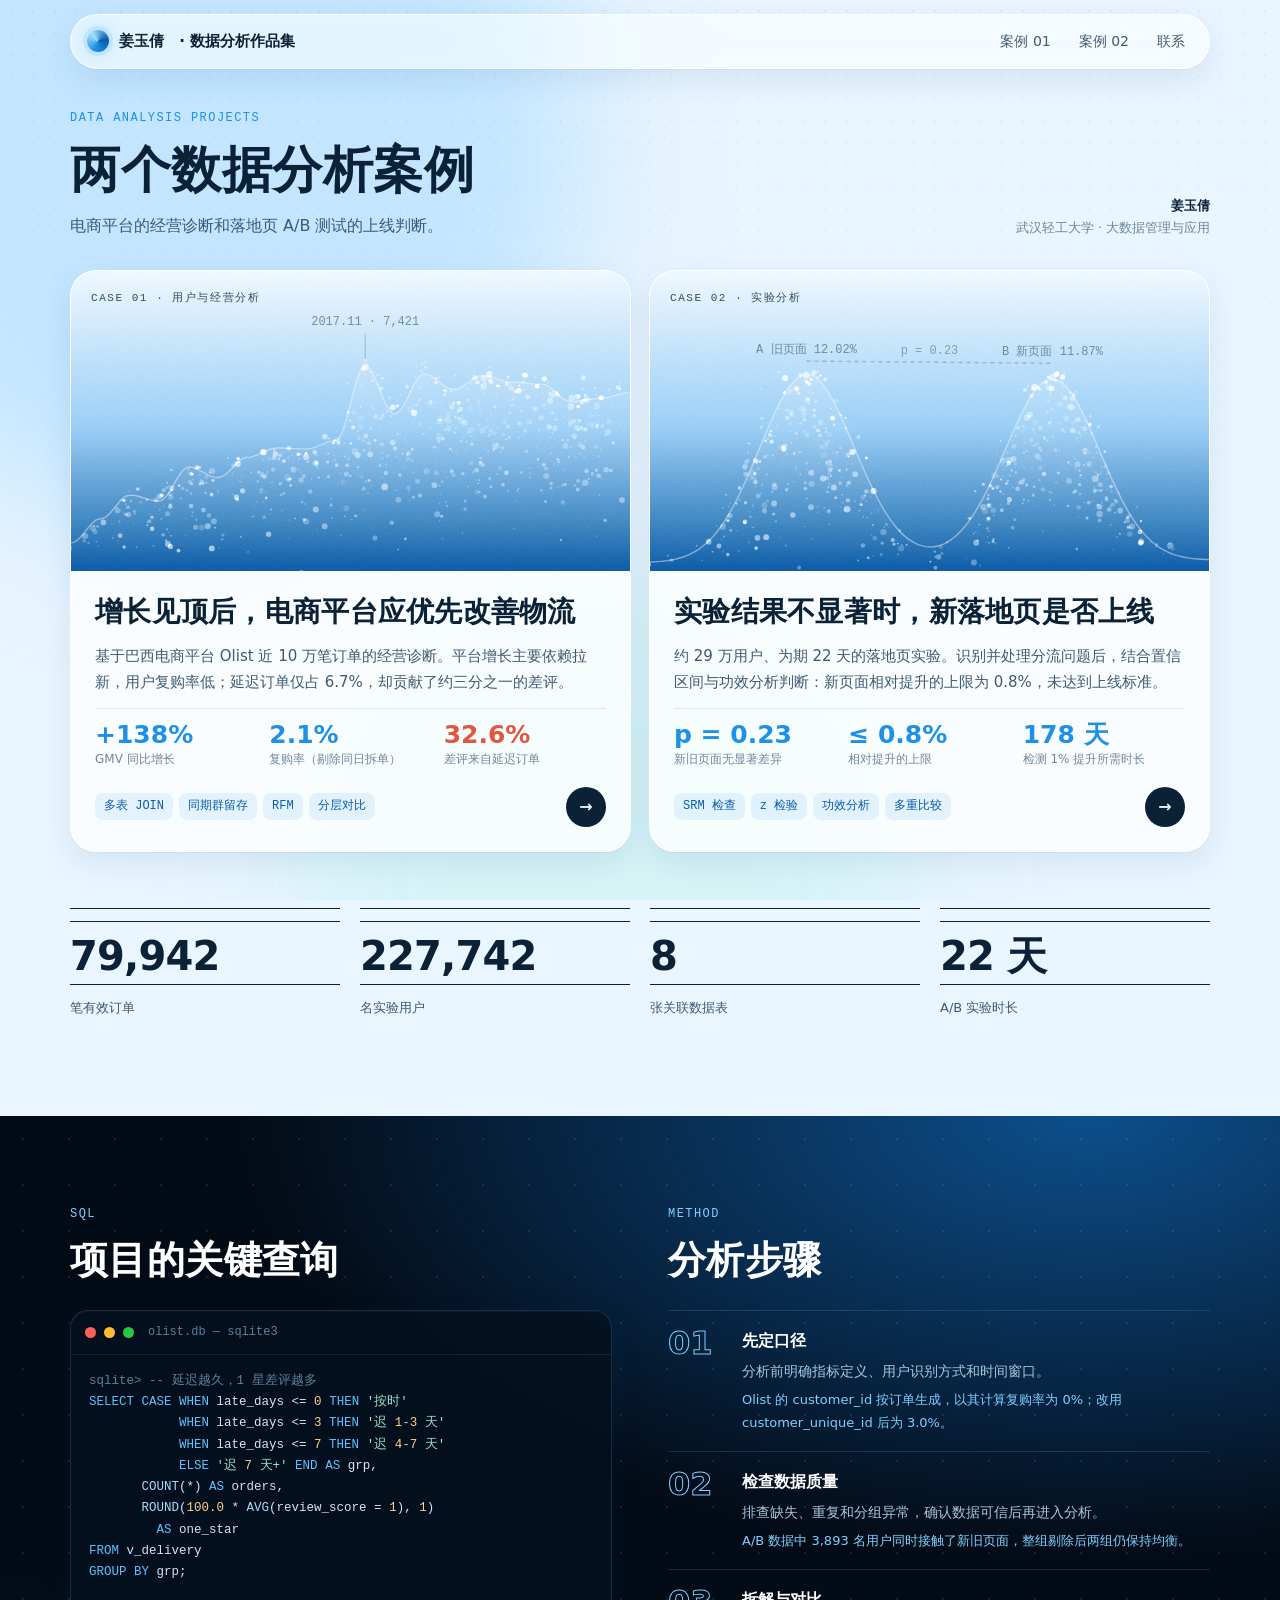
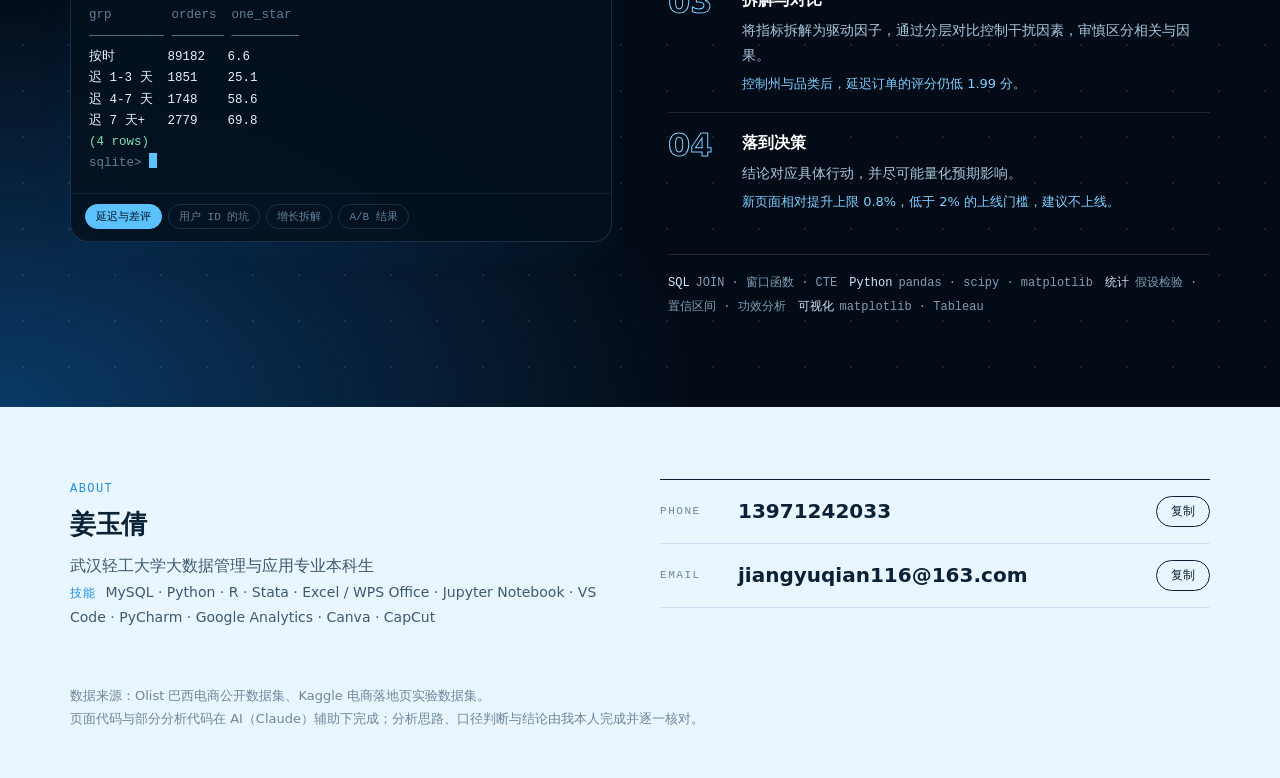
==== commit c9067344: "更新作品集内容" ====
--- a/index.html
+++ b/index.html
@@ -90,6 +90,8 @@
 .copy { font: 500 12px var(--font-mono); color: var(--ink); background: transparent; border: 1px solid var(--ink); border-radius: 999px; padding: 6px 14px; cursor: pointer; transition: background .2s, color .2s; }
 .copy:hover { background: var(--ink); color: var(--bg); }
 @media (max-width: 760px) { .about { grid-template-columns: minmax(0, 1fr); gap: 24px; } }
+.skills { margin-top: 14px; font-size: 14px; color: var(--ink-2); }
+.skills b { font-family: var(--font-mono); font-size: 12px; font-weight: 500; letter-spacing: .06em; color: var(--sky); margin-right: 10px; }
 .endnote { font-size: 13px; color: var(--muted); padding-block: 32px 48px; }
 </style>
 </head>
@@ -113,7 +115,7 @@
       <div>
         <div class="eyebrow">Data Analysis Projects</div>
         <h1>两个数据分析案例</h1>
-        <p>一个是电商平台的经营诊断，一个是落地页 A/B 测试的上线判断。两个项目都从原始数据做起，先把数据和口径查清楚，再下结论。</p>
+        <p>电商平台的经营诊断和落地页 A/B 测试的上线判断。</p>
       </div>
       <div class="by"><b>姜玉倩</b><br>武汉轻工大学 · 大数据管理与应用</div>
     </section>
@@ -125,12 +127,12 @@
           <span class="tag">Case 01 · 用户与经营分析</span>
         </div>
         <div class="wbody">
-          <h2>增长见顶之后，这家电商平台应该先修物流</h2>
-          <p class="find">用巴西电商 Olist 近 10 万笔订单做的经营诊断。平台增长基本靠拉新，老用户很少回来；延迟订单只占 6.7%，差评却有三分之一出在它们身上。</p>
+          <h2>增长见顶后，电商平台应优先改善物流</h2>
+          <p class="find">基于巴西电商平台 Olist 近 10 万笔订单的经营诊断。平台增长主要依赖拉新，用户复购率低；延迟订单仅占 6.7%，却贡献了约三分之一的差评。</p>
           <div class="kpis">
             <div class="kpi"><div class="n">+138%</div><div class="l">GMV 同比增长</div></div>
-            <div class="kpi"><div class="n">2.1%</div><div class="l">复购率（去掉同日拆单）</div></div>
-            <div class="kpi"><div class="n bad">32.6%</div><div class="l">差评出自延迟订单</div></div>
+            <div class="kpi"><div class="n">2.1%</div><div class="l">复购率（剔除同日拆单）</div></div>
+            <div class="kpi"><div class="n bad">32.6%</div><div class="l">差评来自延迟订单</div></div>
           </div>
           <div class="wfoot"><div class="chips"><span class="chip">多表 JOIN</span><span class="chip">同期群留存</span><span class="chip">RFM</span><span class="chip">分层对比</span></div><span class="arrow" aria-hidden="true">→</span></div>
         </div>
@@ -142,12 +144,12 @@
           <span class="tag">Case 02 · 实验分析</span>
         </div>
         <div class="wbody">
-          <h2>实验结果不显著，新落地页还要不要上线</h2>
-          <p class="find">约 29 万用户、22 天的落地页实验。先查出并处理了一个分流问题，再用置信区间和功效分析判断：新页面就算有提升，也不会超过 0.8%，达不到上线标准。</p>
+          <h2>实验结果不显著时，新落地页是否上线</h2>
+          <p class="find">约 29 万用户、为期 22 天的落地页实验。识别并处理分流问题后，结合置信区间与功效分析判断：新页面相对提升的上限为 0.8%，未达到上线标准。</p>
           <div class="kpis">
             <div class="kpi"><div class="n">p = 0.23</div><div class="l">新旧页面无显著差异</div></div>
             <div class="kpi"><div class="n">≤ 0.8%</div><div class="l">相对提升的上限</div></div>
-            <div class="kpi"><div class="n">178 天</div><div class="l">测出 1% 提升还需要</div></div>
+            <div class="kpi"><div class="n">178 天</div><div class="l">检测 1% 提升所需时长</div></div>
           </div>
           <div class="wfoot"><div class="chips"><span class="chip">SRM 检查</span><span class="chip">z 检验</span><span class="chip">功效分析</span><span class="chip">多重比较</span></div><span class="arrow" aria-hidden="true">→</span></div>
         </div>
@@ -167,7 +169,7 @@
       <div class="wrap night-in">
         <div>
           <div class="eyebrow">SQL</div>
-          <h2>项目里的几段关键查询</h2>
+          <h2>项目的关键查询</h2>
           <div class="term" aria-label="SQL 终端：循环展示项目里的真实查询和结果">
             <div class="term-bar"><i></i><i></i><i></i><span id="term-file">olist.db — sqlite3</span></div>
             <div class="term-body"><pre id="term-out"></pre></div>
@@ -176,12 +178,12 @@
         </div>
         <div>
           <div class="eyebrow">Method</div>
-          <h2>我做分析的几个习惯</h2>
+          <h2>分析步骤</h2>
           <ol class="steps2">
-            <li><div><b>先定口径</b><span>动手前先想清楚：指标怎么算，用户怎么认，时间窗取多长。</span><em>Olist 的 customer_id 每下一单就换一个，用它算复购率是 0%；换成 customer_unique_id 才是 3.0%。</em></div></li>
-            <li><div><b>先确认数据可信</b><span>缺失、重复、分组错误，查清楚再往下做。</span><em>A/B 数据里有 3,893 名用户两个页面都看过，整组剔除后两组仍然均衡。</em></div></li>
-            <li><div><b>拆开看，控制干扰</b><span>把总数拆成几个因子，用分层排除其他因素，相关不轻易当成因果。</span><em>在同一个州、同一个品类里比较，延迟订单的评分仍然低 1.99 分。</em></div></li>
-            <li><div><b>落到决策</b><span>结论最后要回答“所以该做什么”，能量化的尽量量化。</span><em>新页面提升的上限是 0.8%，低于 2% 的门槛，所以建议不上线。</em></div></li>
+            <li><div><b>先定口径</b><span>分析前明确指标定义、用户识别方式和时间窗口。</span><em>Olist 的 customer_id 按订单生成，以其计算复购率为 0%；改用 customer_unique_id 后为 3.0%。</em></div></li>
+            <li><div><b>检查数据质量</b><span>排查缺失、重复和分组异常，确认数据可信后再进入分析。</span><em>A/B 数据中 3,893 名用户同时接触了新旧页面，整组剔除后两组仍保持均衡。</em></div></li>
+            <li><div><b>拆解与对比</b><span>将指标拆解为驱动因子，通过分层对比控制干扰因素，审慎区分相关与因果。</span><em>控制州与品类后，延迟订单的评分仍低 1.99 分。</em></div></li>
+            <li><div><b>落到决策</b><span>结论对应具体行动，并尽可能量化预期影响。</span><em>新页面相对提升上限 0.8%，低于 2% 的上线门槛，建议不上线。</em></div></li>
           </ol>
           <div class="toolline"><b>SQL</b>JOIN · 窗口函数 · CTE　<b>Python</b>pandas · scipy · matplotlib　<b>统计</b>假设检验 · 置信区间 · 功效分析　<b>可视化</b>matplotlib · Tableau</div>
         </div>
@@ -194,14 +196,15 @@
       <div>
         <div class="eyebrow">About</div>
         <h2>姜玉倩</h2>
-        <p>武汉轻工大学大数据管理与应用专业本科生。对用户增长和体验类的问题比较感兴趣，做分析时习惯先把口径定清楚，最后落到能执行的建议上。</p>
+        <p>武汉轻工大学大数据管理与应用专业本科生</p>
+        <p class="skills"><b>技能</b>MySQL · Python · R · Stata · Excel / WPS Office · Jupyter Notebook · VS Code · PyCharm · Google Analytics · Canva · CapCut</p>
       </div>
       <div class="lines">
         <div class="line"><div class="ck">Phone</div><div class="cv" id="c-phone">13971242033</div><button type="button" class="copy" data-target="c-phone">复制</button></div>
         <div class="line"><div class="ck">Email</div><div class="cv" id="c-mail">jiangyuqian116@163.com</div><button type="button" class="copy" data-target="c-mail">复制</button></div>
       </div>
     </section>
-    <footer class="endnote">两个项目使用的都是公开数据集：Olist 巴西电商数据，以及 Kaggle 上的电商落地页实验数据。<br>页面代码与部分分析代码在 AI（Claude）辅助下完成；分析思路、口径判断与结论由我本人完成并逐一核对。</footer>
+    <footer class="endnote">数据来源：Olist 巴西电商公开数据集、Kaggle 电商落地页实验数据集。<br>页面代码与部分分析代码在 AI（Claude）辅助下完成；分析思路、口径判断与结论由我本人完成并逐一核对。</footer>
   </div>
 </main>
 
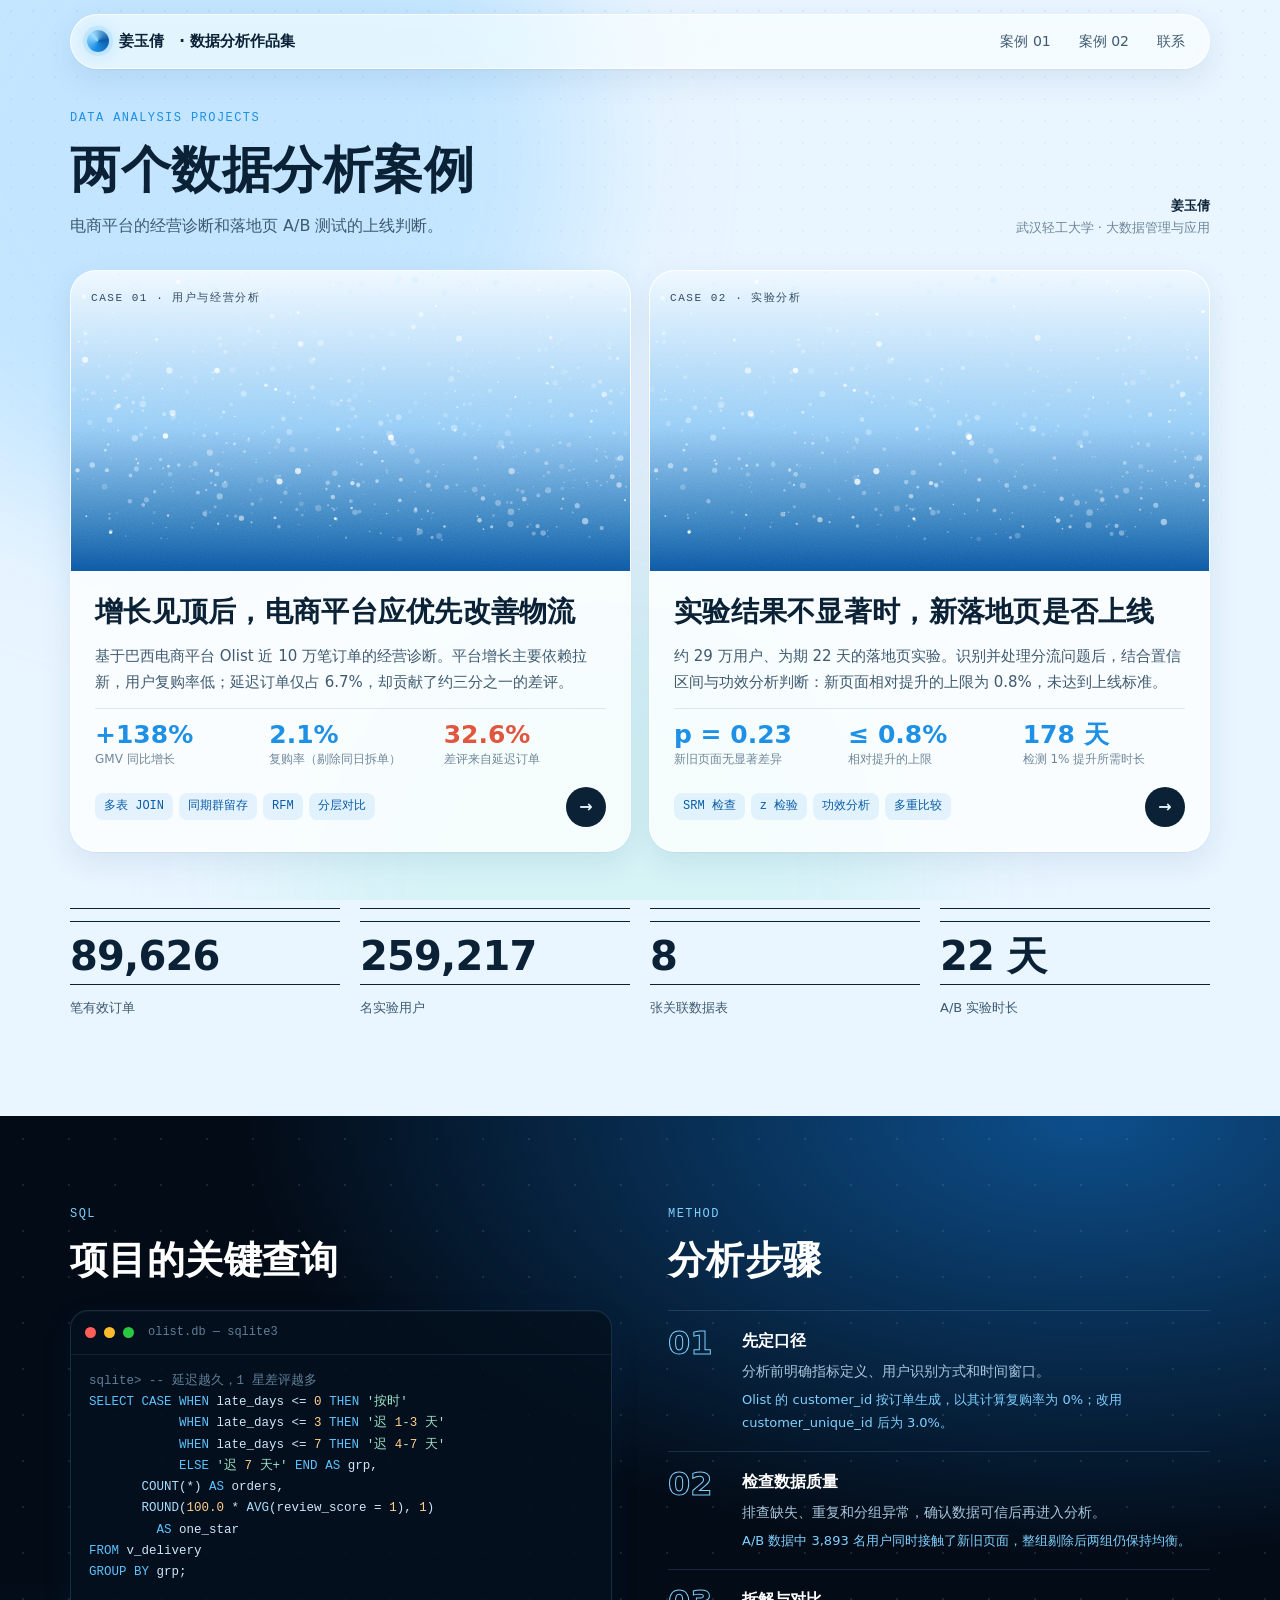
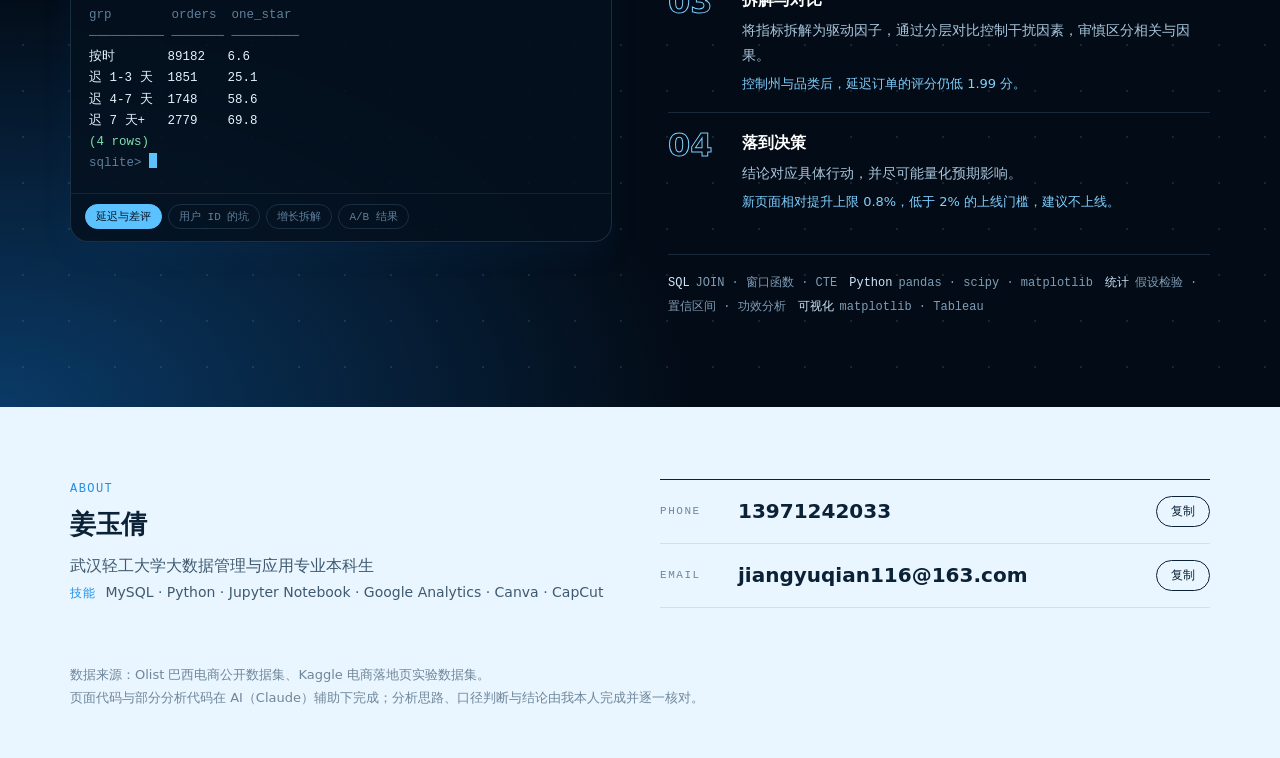
==== commit df5d24f9: "更新作品集内容" ====
--- a/index.html
+++ b/index.html
@@ -197,7 +197,7 @@
         <div class="eyebrow">About</div>
         <h2>姜玉倩</h2>
         <p>武汉轻工大学大数据管理与应用专业本科生</p>
-        <p class="skills"><b>技能</b>MySQL · Python · R · Stata · Excel / WPS Office · Jupyter Notebook · VS Code · PyCharm · Google Analytics · Canva · CapCut</p>
+        <p class="skills"><b>技能</b>MySQL · Python · Jupyter Notebook · Google Analytics · Canva · CapCut</p>
       </div>
       <div class="lines">
         <div class="line"><div class="ck">Phone</div><div class="cv" id="c-phone">13971242033</div><button type="button" class="copy" data-target="c-phone">复制</button></div>
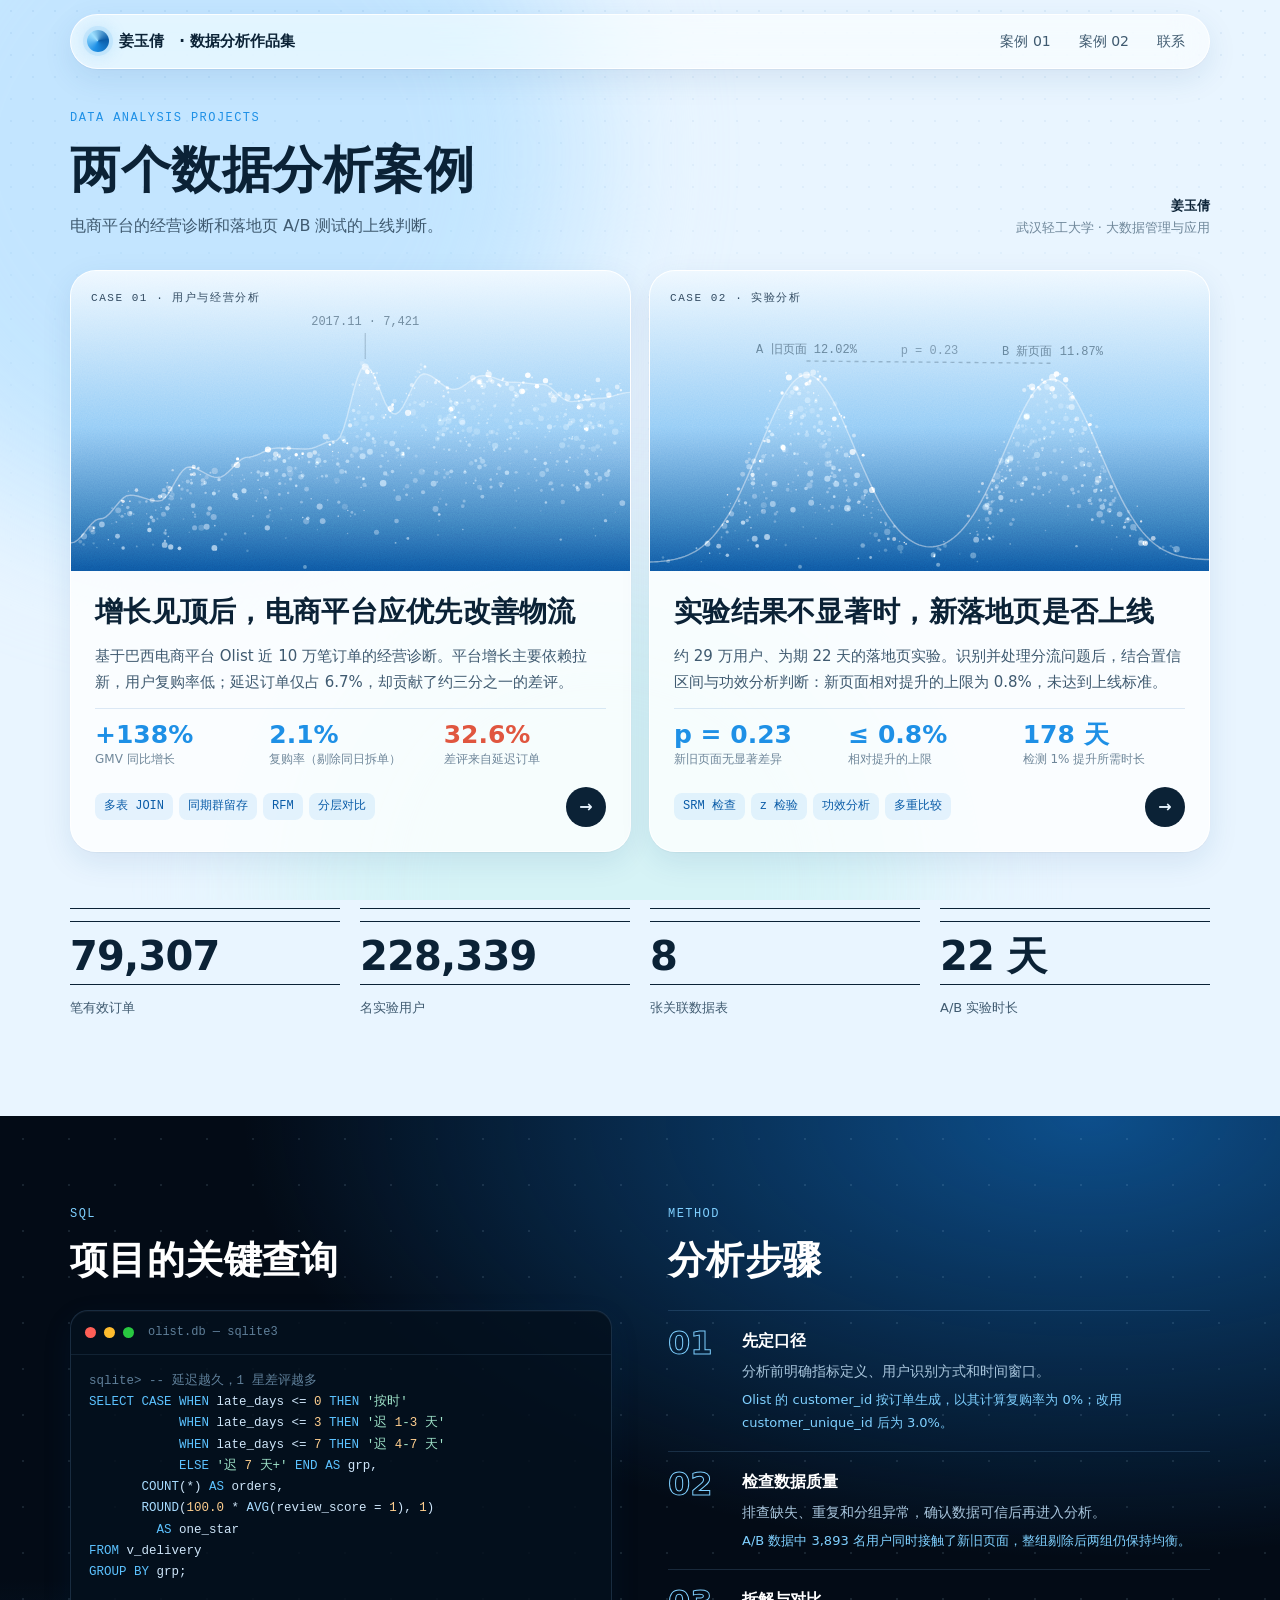
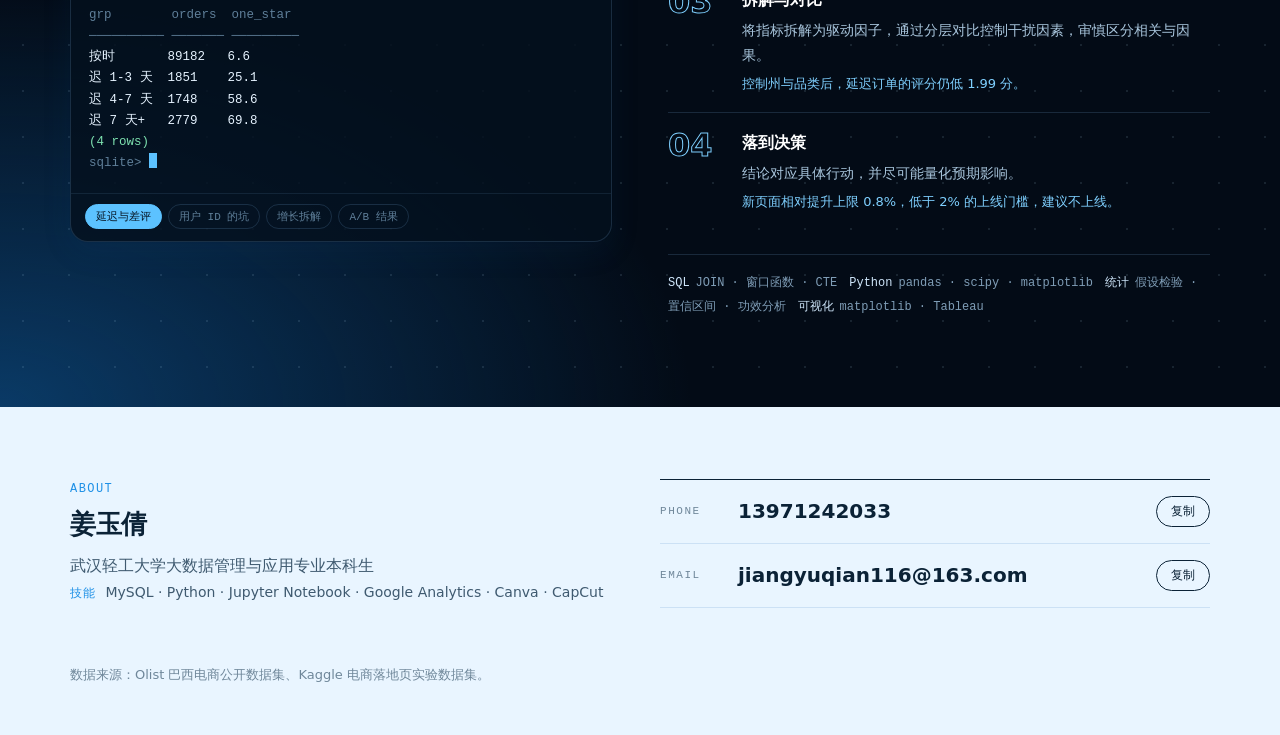
==== commit b2bfff4c: "删除页脚 AI 说明" ====
--- a/index.html
+++ b/index.html
@@ -204,7 +204,7 @@
         <div class="line"><div class="ck">Email</div><div class="cv" id="c-mail">jiangyuqian116@163.com</div><button type="button" class="copy" data-target="c-mail">复制</button></div>
       </div>
     </section>
-    <footer class="endnote">数据来源：Olist 巴西电商公开数据集、Kaggle 电商落地页实验数据集。<br>页面代码与部分分析代码在 AI（Claude）辅助下完成；分析思路、口径判断与结论由我本人完成并逐一核对。</footer>
+    <footer class="endnote">数据来源：Olist 巴西电商公开数据集、Kaggle 电商落地页实验数据集。</footer>
   </div>
 </main>
 
